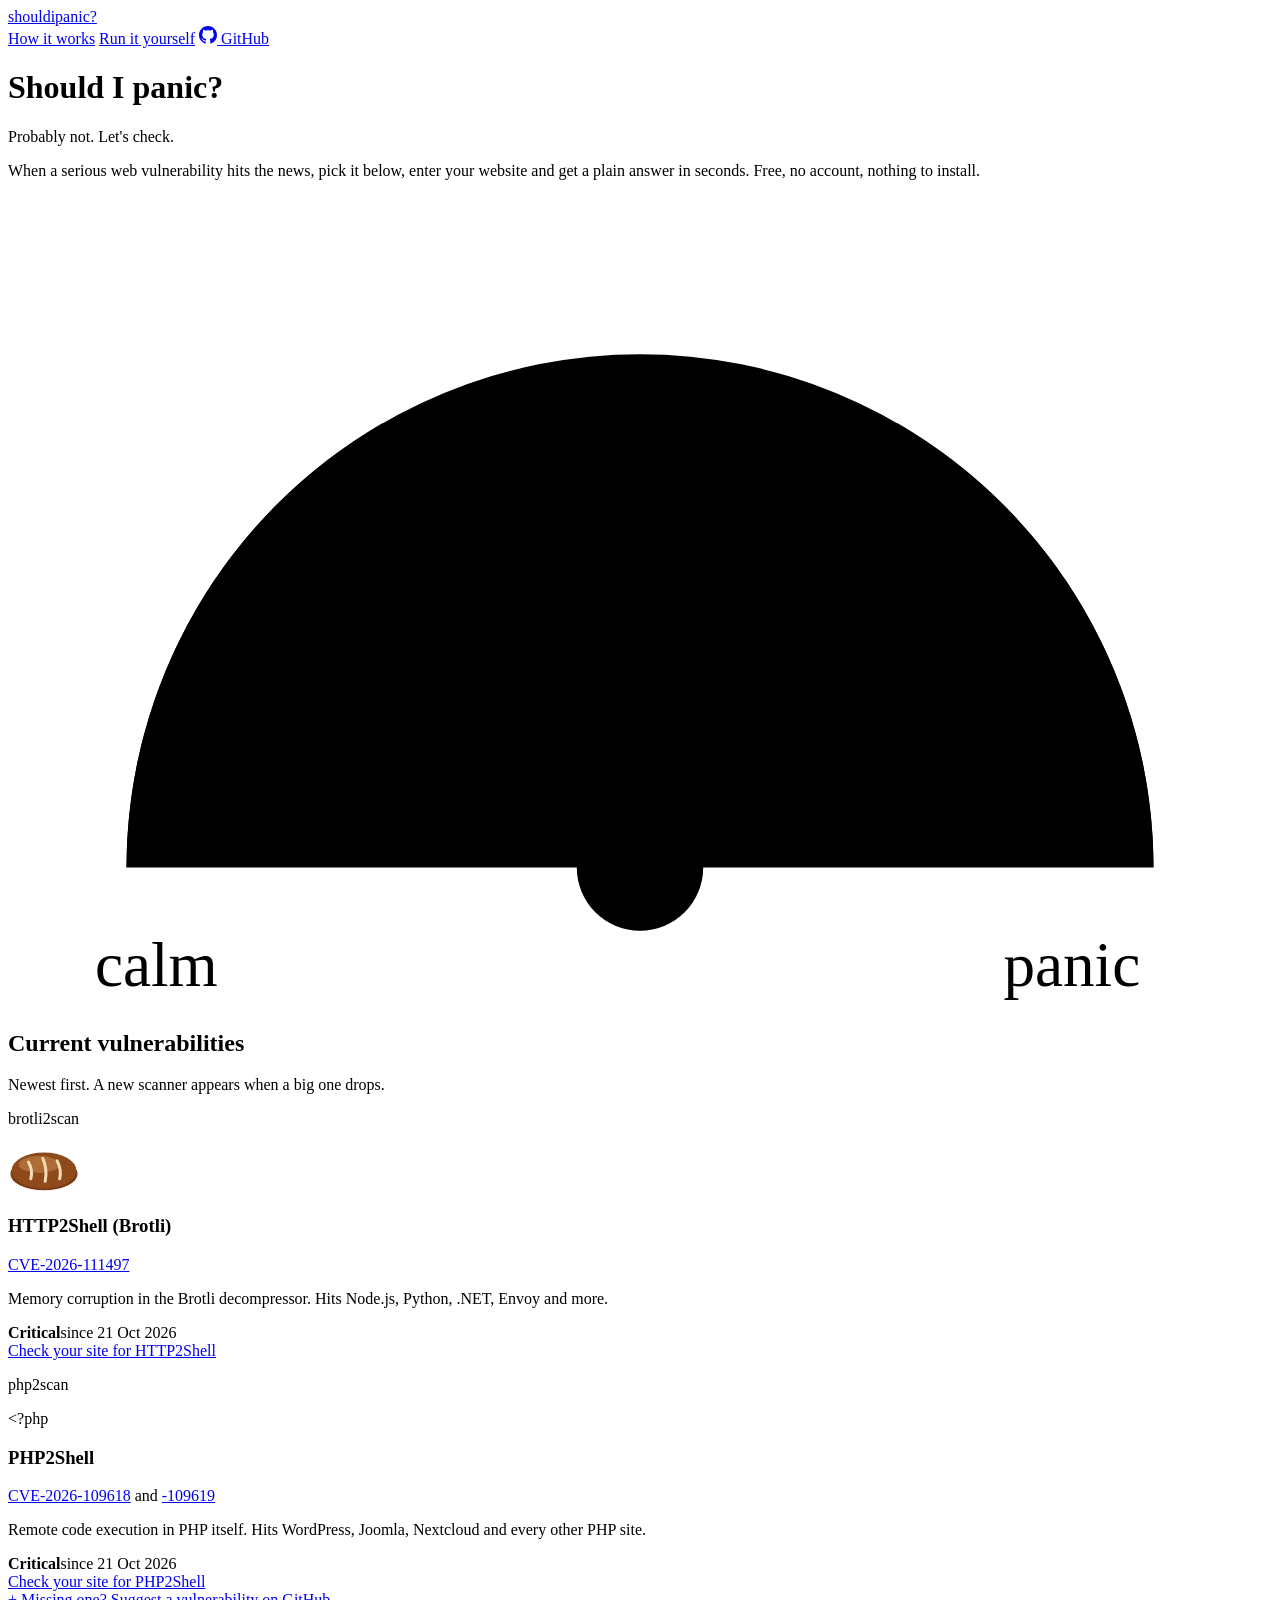
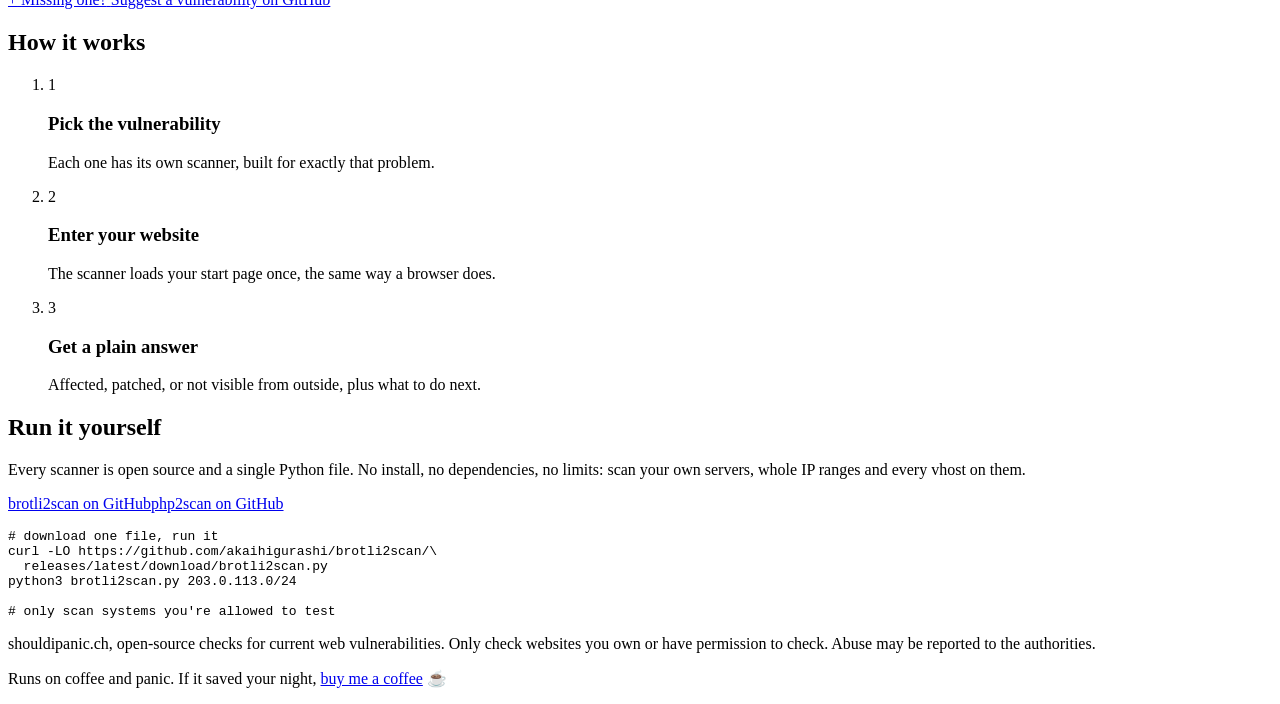
==== site/index.html @ c2df8028 "shouldipanic.ch landing page Co-Authored-By: Claude Opus 5.5 <noreply@anthropic.com>" ====
<!DOCTYPE html>
<html lang="en">
<head>
<meta charset="utf-8">
<meta name="viewport" content="width=device-width, initial-scale=1">
<title>Should I panic?</title>
<meta name="description" content="Free checks for current web vulnerabilities. Pick one, enter your website and get a plain answer in seconds: is it affected?">
<link rel="icon" href="/favicon.svg" type="image/svg+xml">
<link rel="stylesheet" href="/style.css?v=201dc3080a">
</head>
<body>
<main>
  <nav class="topbar" aria-label="Site">
    <a class="wordmark" href="/" aria-label="shouldipanic home"><span>shouldipanic</span><span class="wm-q">?</span></a>
    <div class="nav-links">
      <a href="#how">How it works</a>
      <a href="#yourself">Run it yourself</a>
      <a class="gh" href="https://github.com/akaihigurashi" rel="noopener">
        <svg viewBox="0 0 16 16" width="18" height="18" aria-hidden="true" focusable="false"><path fill="currentColor" d="M8 0C3.58 0 0 3.58 0 8c0 3.54 2.29 6.53 5.47 7.59.4.07.55-.17.55-.38 0-.19-.01-.82-.01-1.49-2.01.37-2.53-.49-2.69-.94-.09-.23-.48-.94-.82-1.13-.28-.15-.68-.52-.01-.53.63-.01 1.08.58 1.23.82.72 1.21 1.87.87 2.33.66.07-.52.28-.87.51-1.07-1.78-.2-3.64-.89-3.64-3.95 0-.87.31-1.59.82-2.15-.08-.2-.36-1.02.08-2.12 0 0 .67-.21 2.2.82.64-.18 1.32-.27 2-.27.68 0 1.36.09 2 .27 1.53-1.04 2.2-.82 2.2-.82.44 1.1.16 1.92.08 2.12.51.56.82 1.27.82 2.15 0 3.07-1.87 3.75-3.65 3.95.29.25.54.73.54 1.48 0 1.07-.01 1.93-.01 2.2 0 .21.15.46.55.38A8.01 8.01 0 0 0 16 8c0-4.42-3.58-8-8-8Z"/></svg>
        <span>GitHub</span>
      </a>
    </div>
  </nav>

  <header class="hero">
    <div class="hero-text">
      <h1>Should I&nbsp;panic?</h1>
      <p class="answer">Probably not. Let's check.</p>
      <p class="lede">When a serious web vulnerability hits the news, pick it below, enter your
        website and get a plain answer in seconds. Free, no account, nothing to install.</p>
    </div>
    <svg class="meter" role="img" aria-label="Panic meter pointing to: probably not" viewBox="0 0 320 205">
      <path d="M30 170 A130 130 0 0 1 290 170" class="m-track"/>
      <path d="M30 170 A130 130 0 0 1 95 57.4" class="m-calm"/>
      <path d="M225 57.4 A130 130 0 0 1 290 170" class="m-panic"/>
      <line x1="160" y1="170" x2="88" y2="92" class="m-needle"/>
      <circle cx="160" cy="170" r="16" class="m-hub"/>
      <text x="22" y="200" class="m-label">calm</text>
      <text x="252" y="200" class="m-label">panic</text>
    </svg>
  </header>

  <section class="current" aria-labelledby="current-h">
    <div class="section-head">
      <h2 id="current-h">Current vulnerabilities</h2>
      <p>Newest first. A new scanner appears when a big one drops.</p>
    </div>
    <div class="tiles">
      <article class="tile" style="--top:#efdcb8;--card:#fffaf1;--border:#e2d5bf;--accent:#8f4a1c;--on-accent:#fffaf1;--ink:#2a1d13;--soft:#6b5544">
        <div class="tile-top">
          <p class="tile-mark"><span>brotli</span><span class="wm-2">2</span><span class="wm-scan">scan</span></p>
          <svg aria-hidden="true" viewBox="0 0 120 80" width="72" height="48"><ellipse cx="60" cy="50" rx="56" ry="27" fill="#7a3d15"/><ellipse cx="60" cy="44" rx="54" ry="30" fill="#8f4a1c"/><ellipse cx="52" cy="34" rx="34" ry="14" fill="#c98a4b" opacity=".55"/><path d="M34 30 Q42 44 38 58M58 24 Q66 42 62 62M82 28 Q90 44 86 58" stroke="#f3dcb4" stroke-width="5" fill="none" stroke-linecap="round"/></svg>
        </div>
        <div class="tile-body">
          <h3>HTTP2Shell <span class="vuln-note">(Brotli)</span></h3>
          <p class="cves"><a href="https://nvd.nist.gov/vuln/detail/CVE-2026-111497" rel="noopener">CVE-2026-111497</a></p>
          <p>Memory corruption in the Brotli decompressor. Hits Node.js, Python, .NET, Envoy and more.</p>
          <div class="severity">
            <span class="bars" role="img" aria-label="Panic level 5 of 5"><span class="on"></span><span class="on"></span><span class="on"></span><span class="on"></span><span class="on"></span></span>
            <strong>Critical</strong><span>since 21 Oct 2026</span>
          </div>
          <a class="check" href="https://brotli2scan.shouldipanic.ch">Check your site<span class="sr-only"> for HTTP2Shell</span></a>
        </div>
      </article>
      <article class="tile" style="--top:#d9e1fb;--card:#f7f8fe;--border:#d6dcf3;--accent:#2447c9;--on-accent:#ffffff;--ink:#18211d;--soft:#4b5852">
        <div class="tile-top">
          <p class="tile-mark"><span>php</span><span class="wm-2">2</span><span class="wm-scan">scan</span></p>
          <span class="art-php" aria-hidden="true">&lt;?php</span>
        </div>
        <div class="tile-body">
          <h3>PHP2Shell</h3>
          <p class="cves"><a href="https://nvd.nist.gov/vuln/detail/CVE-2026-109618" rel="noopener">CVE-2026-109618</a> and <a href="https://nvd.nist.gov/vuln/detail/CVE-2026-109619" rel="noopener">-109619</a></p>
          <p>Remote code execution in PHP itself. Hits WordPress, Joomla, Nextcloud and every other PHP site.</p>
          <div class="severity">
            <span class="bars" role="img" aria-label="Panic level 5 of 5"><span class="on"></span><span class="on"></span><span class="on"></span><span class="on"></span><span class="on"></span></span>
            <strong>Critical</strong><span>since 21 Oct 2026</span>
          </div>
          <a class="check" href="https://php2scan.shouldipanic.ch">Check your site<span class="sr-only"> for PHP2Shell</span></a>
        </div>
      </article>
      <a class="tile-missing" href="https://github.com/akaihigurashi/panic-core/issues/new?title=Scanner%20suggestion%3A%20" rel="noopener">
        <span class="plus" aria-hidden="true">+</span>
        <span class="missing-title">Missing one?</span>
        <span>Suggest a vulnerability on GitHub</span>
      </a>
    </div>
  </section>

  <section id="how" class="how" aria-labelledby="how-h">
    <h2 id="how-h">How it works</h2>
    <ol>
      <li><span class="num" aria-hidden="true">1</span><h3>Pick the vulnerability</h3>
        <p>Each one has its own scanner, built for exactly that problem.</p></li>
      <li><span class="num" aria-hidden="true">2</span><h3>Enter your website</h3>
        <p>The scanner loads your start page once, the same way a browser does.</p></li>
      <li><span class="num" aria-hidden="true">3</span><h3>Get a plain answer</h3>
        <p>Affected, patched, or not visible from outside, plus what to do next.</p></li>
    </ol>
  </section>

  <section id="yourself" class="yourself" aria-labelledby="self-h">
    <div>
      <h2 id="self-h">Run it yourself</h2>
      <p>Every scanner is open source and a single Python file. No install, no dependencies, no
        limits: scan your own servers, whole IP ranges and every vhost on them.</p>
      <p class="repo-links"><a href="https://github.com/akaihigurashi/brotli2scan" rel="noopener">brotli2scan on GitHub</a><a href="https://github.com/akaihigurashi/php2scan" rel="noopener">php2scan on GitHub</a></p>
    </div>
    <pre><span class="c"># download one file, run it</span>
curl -LO https://github.com/akaihigurashi/brotli2scan/\
  releases/latest/download/brotli2scan.py
python3 brotli2scan.py 203.0.113.0/24

<span class="c"># only scan systems you're allowed to test</span></pre>
  </section>

  <footer>
    <p>shouldipanic.ch, open-source checks for current web vulnerabilities.
      Only check websites you own or have permission to check. Abuse may be reported to the
      authorities.</p>
    <p class="coffee">Runs on coffee and panic. If it saved your night,
      <a href="https://github.com/sponsors/akaihigurashi" rel="noopener">buy me a coffee</a>
      <span aria-hidden="true">☕</span></p>
  </footer>
</main>
</body>
</html>
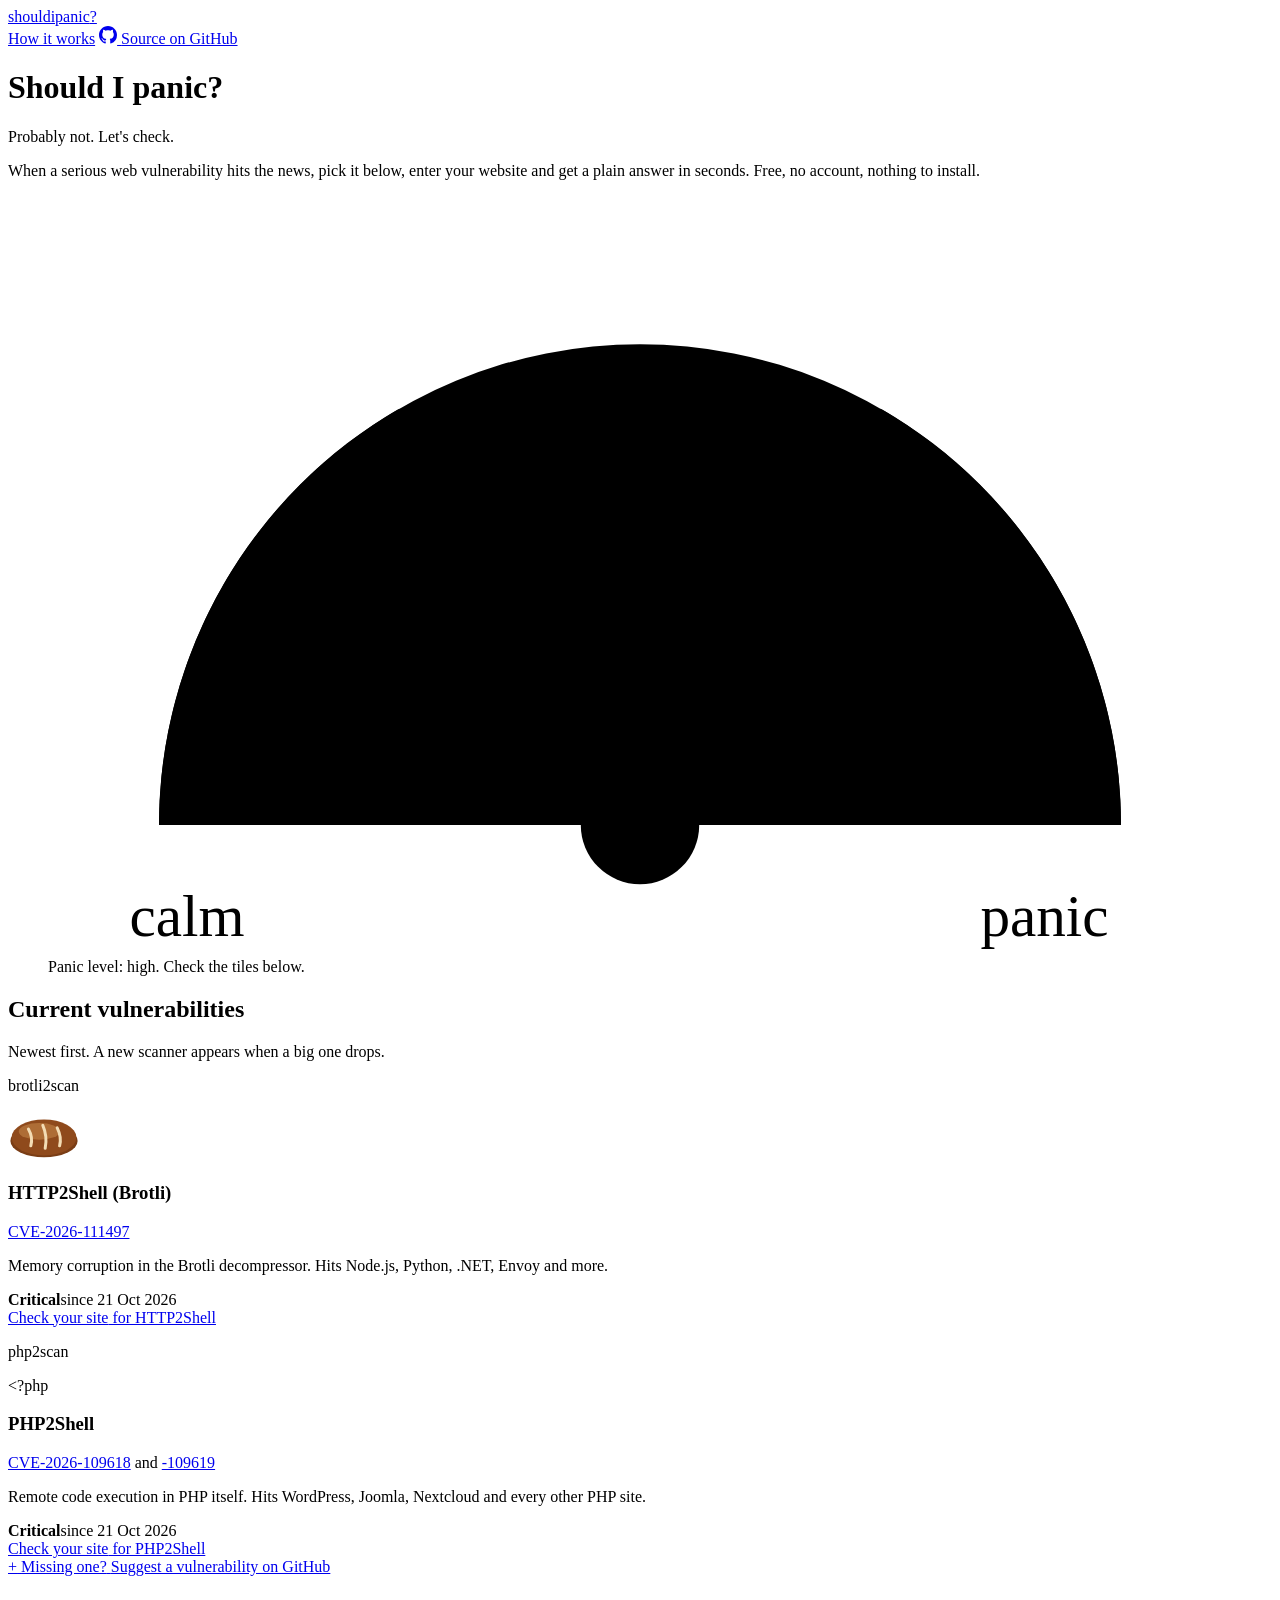
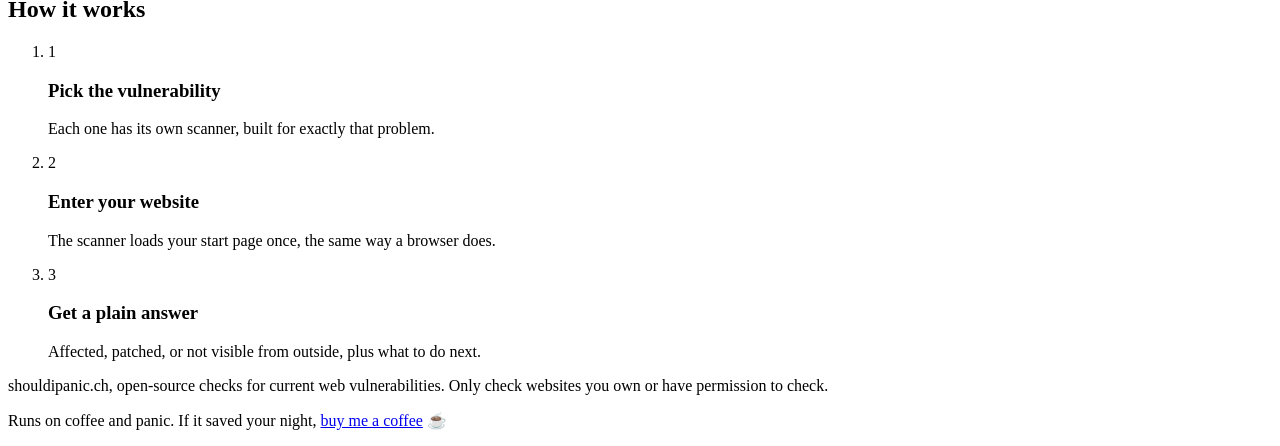
==== commit 3fb22e79: "Animated tiles, panic meter that calms down, links to panic-core, logo Co-Authored-By: Claude Opus 5" ====
--- a/site/index.html
+++ b/site/index.html
@@ -6,7 +6,8 @@
 <title>Should I panic?</title>
 <meta name="description" content="Free checks for current web vulnerabilities. Pick one, enter your website and get a plain answer in seconds: is it affected?">
 <link rel="icon" href="/favicon.svg" type="image/svg+xml">
-<link rel="stylesheet" href="/style.css?v=201dc3080a">
+<link rel="stylesheet" href="/style.css?v=94a2eb28f4">
+<script src="/app.js?v=d0f9dfea17" defer></script>
 </head>
 <body>
 <main>
@@ -14,10 +15,9 @@
     <a class="wordmark" href="/" aria-label="shouldipanic home"><span>shouldipanic</span><span class="wm-q">?</span></a>
     <div class="nav-links">
       <a href="#how">How it works</a>
-      <a href="#yourself">Run it yourself</a>
-      <a class="gh" href="https://github.com/akaihigurashi" rel="noopener">
+      <a class="gh" href="https://github.com/akaihigurashi/panic-core" rel="noopener">
         <svg viewBox="0 0 16 16" width="18" height="18" aria-hidden="true" focusable="false"><path fill="currentColor" d="M8 0C3.58 0 0 3.58 0 8c0 3.54 2.29 6.53 5.47 7.59.4.07.55-.17.55-.38 0-.19-.01-.82-.01-1.49-2.01.37-2.53-.49-2.69-.94-.09-.23-.48-.94-.82-1.13-.28-.15-.68-.52-.01-.53.63-.01 1.08.58 1.23.82.72 1.21 1.87.87 2.33.66.07-.52.28-.87.51-1.07-1.78-.2-3.64-.89-3.64-3.95 0-.87.31-1.59.82-2.15-.08-.2-.36-1.02.08-2.12 0 0 .67-.21 2.2.82.64-.18 1.32-.27 2-.27.68 0 1.36.09 2 .27 1.53-1.04 2.2-.82 2.2-.82.44 1.1.16 1.92.08 2.12.51.56.82 1.27.82 2.15 0 3.07-1.87 3.75-3.65 3.95.29.25.54.73.54 1.48 0 1.07-.01 1.93-.01 2.2 0 .21.15.46.55.38A8.01 8.01 0 0 0 16 8c0-4.42-3.58-8-8-8Z"/></svg>
-        <span>GitHub</span>
+        <span>Source on GitHub</span>
       </a>
     </div>
   </nav>
@@ -29,15 +29,18 @@
       <p class="lede">When a serious web vulnerability hits the news, pick it below, enter your
         website and get a plain answer in seconds. Free, no account, nothing to install.</p>
     </div>
-    <svg class="meter" role="img" aria-label="Panic meter pointing to: probably not" viewBox="0 0 320 205">
+    <figure class="meter-box">
+    <svg class="meter" id="meter" role="img" aria-label="Panic meter: high" viewBox="0 0 320 205">
       <path d="M30 170 A130 130 0 0 1 290 170" class="m-track"/>
       <path d="M30 170 A130 130 0 0 1 95 57.4" class="m-calm"/>
       <path d="M225 57.4 A130 130 0 0 1 290 170" class="m-panic"/>
-      <line x1="160" y1="170" x2="88" y2="92" class="m-needle"/>
+      <line x1="160" y1="170" x2="160" y2="76" class="m-needle" id="needle"/>
       <circle cx="160" cy="170" r="16" class="m-hub"/>
       <text x="22" y="200" class="m-label">calm</text>
       <text x="252" y="200" class="m-label">panic</text>
     </svg>
+    <figcaption id="meter-caption">Panic level: high. Check the tiles below.</figcaption>
+    </figure>
   </header>
 
   <section class="current" aria-labelledby="current-h">
@@ -46,7 +49,7 @@
       <p>Newest first. A new scanner appears when a big one drops.</p>
     </div>
     <div class="tiles">
-      <article class="tile" style="--top:#efdcb8;--card:#fffaf1;--border:#e2d5bf;--accent:#8f4a1c;--on-accent:#fffaf1;--ink:#2a1d13;--soft:#6b5544">
+      <article class="tile" style="--top:#efdcb8;--card:#fffaf1;--border:#e2d5bf;--accent:#8f4a1c;--on-accent:#fffaf1;--ink:#2a1d13;--soft:#6b5544" data-scanner="brotli2scan">
         <div class="tile-top">
           <p class="tile-mark"><span>brotli</span><span class="wm-2">2</span><span class="wm-scan">scan</span></p>
           <svg aria-hidden="true" viewBox="0 0 120 80" width="72" height="48"><ellipse cx="60" cy="50" rx="56" ry="27" fill="#7a3d15"/><ellipse cx="60" cy="44" rx="54" ry="30" fill="#8f4a1c"/><ellipse cx="52" cy="34" rx="34" ry="14" fill="#c98a4b" opacity=".55"/><path d="M34 30 Q42 44 38 58M58 24 Q66 42 62 62M82 28 Q90 44 86 58" stroke="#f3dcb4" stroke-width="5" fill="none" stroke-linecap="round"/></svg>
@@ -62,7 +65,7 @@
           <a class="check" href="https://brotli2scan.shouldipanic.ch">Check your site<span class="sr-only"> for HTTP2Shell</span></a>
         </div>
       </article>
-      <article class="tile" style="--top:#d9e1fb;--card:#f7f8fe;--border:#d6dcf3;--accent:#2447c9;--on-accent:#ffffff;--ink:#18211d;--soft:#4b5852">
+      <article class="tile" style="--top:#d9e1fb;--card:#f7f8fe;--border:#d6dcf3;--accent:#2447c9;--on-accent:#ffffff;--ink:#18211d;--soft:#4b5852" data-scanner="php2scan">
         <div class="tile-top">
           <p class="tile-mark"><span>php</span><span class="wm-2">2</span><span class="wm-scan">scan</span></p>
           <span class="art-php" aria-hidden="true">&lt;?php</span>
@@ -98,25 +101,9 @@
     </ol>
   </section>
 
-  <section id="yourself" class="yourself" aria-labelledby="self-h">
-    <div>
-      <h2 id="self-h">Run it yourself</h2>
-      <p>Every scanner is open source and a single Python file. No install, no dependencies, no
-        limits: scan your own servers, whole IP ranges and every vhost on them.</p>
-      <p class="repo-links"><a href="https://github.com/akaihigurashi/brotli2scan" rel="noopener">brotli2scan on GitHub</a><a href="https://github.com/akaihigurashi/php2scan" rel="noopener">php2scan on GitHub</a></p>
-    </div>
-    <pre><span class="c"># download one file, run it</span>
-curl -LO https://github.com/akaihigurashi/brotli2scan/\
-  releases/latest/download/brotli2scan.py
-python3 brotli2scan.py 203.0.113.0/24
-
-<span class="c"># only scan systems you're allowed to test</span></pre>
-  </section>
-
   <footer>
     <p>shouldipanic.ch, open-source checks for current web vulnerabilities.
-      Only check websites you own or have permission to check. Abuse may be reported to the
-      authorities.</p>
+      Only check websites you own or have permission to check.</p>
     <p class="coffee">Runs on coffee and panic. If it saved your night,
       <a href="https://github.com/sponsors/akaihigurashi" rel="noopener">buy me a coffee</a>
       <span aria-hidden="true">☕</span></p>
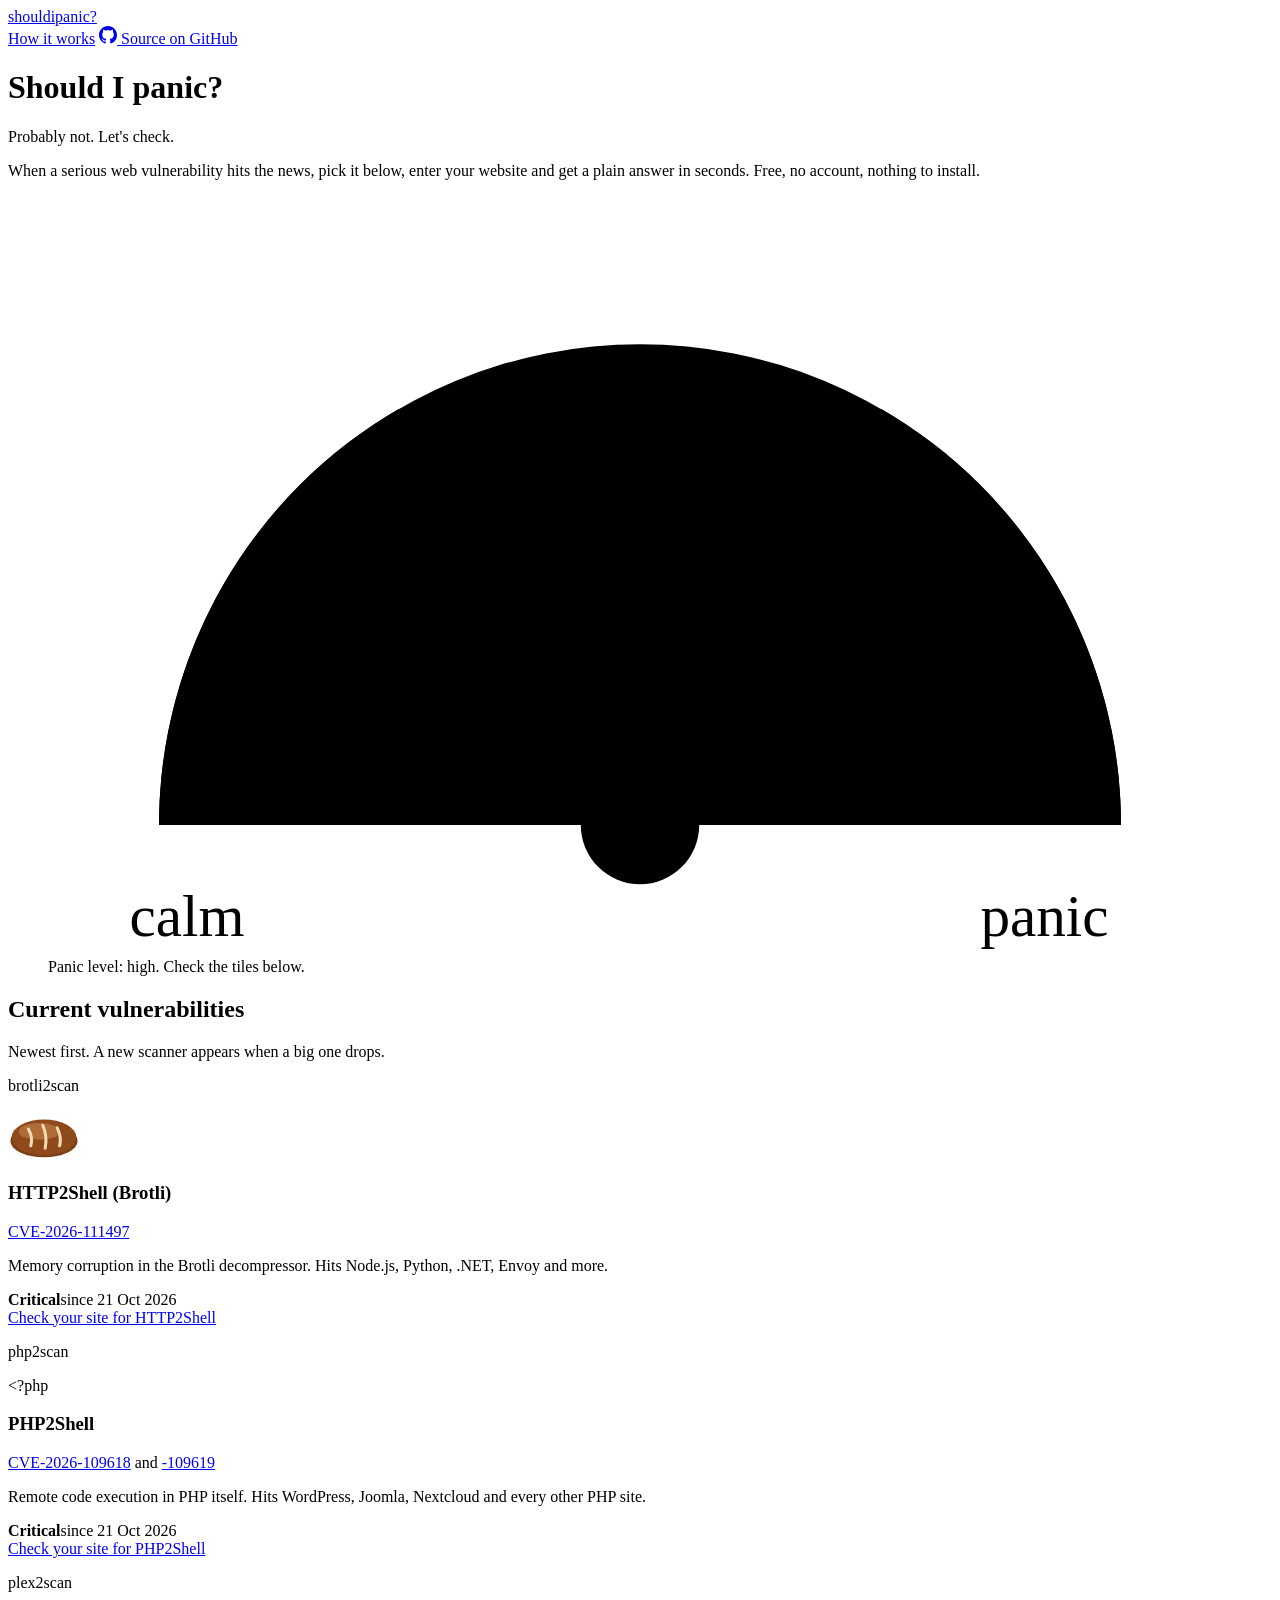
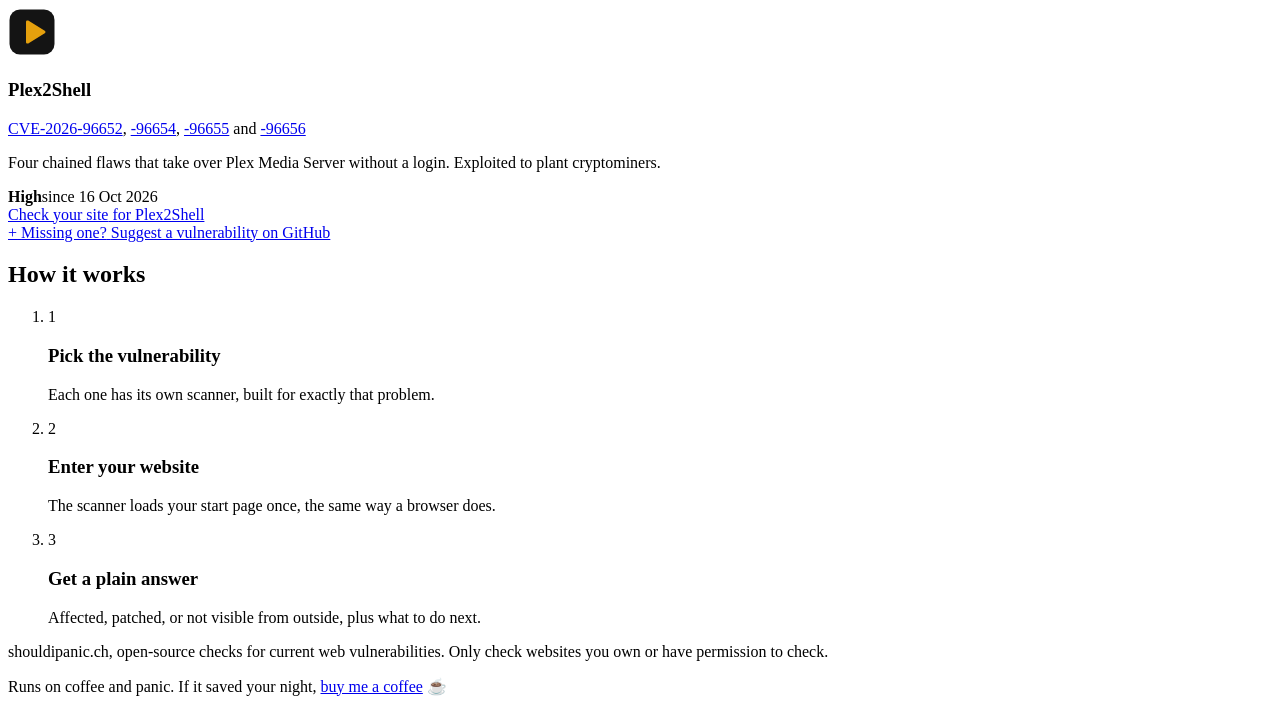
==== commit b8a1aff1: "Plex2Shell tile, softer hover, Unlocked badge" ====
--- a/site/index.html
+++ b/site/index.html
@@ -6,8 +6,9 @@
 <title>Should I panic?</title>
 <meta name="description" content="Free checks for current web vulnerabilities. Pick one, enter your website and get a plain answer in seconds: is it affected?">
 <link rel="icon" href="/favicon.svg" type="image/svg+xml">
-<link rel="stylesheet" href="/style.css?v=94a2eb28f4">
+<link rel="stylesheet" href="/style.css?v=ecf8a75c13">
 <script src="/app.js?v=d0f9dfea17" defer></script>
+<script src="/trust.js" defer></script>
 </head>
 <body>
 <main>
@@ -81,6 +82,22 @@
           <a class="check" href="https://php2scan.shouldipanic.ch">Check your site<span class="sr-only"> for PHP2Shell</span></a>
         </div>
       </article>
+      <article class="tile" style="--top:#f3d9a6;--card:#f7f7f2;--border:#d9dccf;--accent:#1f1a10;--on-accent:#f3d9a6;--ink:#1f1a10;--soft:#5b5440" data-scanner="plex2scan">
+        <div class="tile-top">
+          <p class="tile-mark"><span>plex</span><span class="wm-2">2</span><span class="wm-scan">scan</span></p>
+          <svg aria-hidden="true" viewBox="0 0 64 64" width="48" height="48"><rect x="2" y="2" width="60" height="60" rx="14" fill="#141414"/><path d="M24 18.5v27a2 2 0 0 0 3 1.7l22-13.5a2 2 0 0 0 0-3.4l-22-13.5a2 2 0 0 0-3 1.7Z" fill="#e5a00d"/></svg>
+        </div>
+        <div class="tile-body">
+          <h3>Plex2Shell</h3>
+          <p class="cves"><a href="https://nvd.nist.gov/vuln/detail/CVE-2026-96652" rel="noopener">CVE-2026-96652</a>, <a href="https://nvd.nist.gov/vuln/detail/CVE-2026-96654" rel="noopener">-96654</a>, <a href="https://nvd.nist.gov/vuln/detail/CVE-2026-96655" rel="noopener">-96655</a> and <a href="https://nvd.nist.gov/vuln/detail/CVE-2026-96656" rel="noopener">-96656</a></p>
+          <p>Four chained flaws that take over Plex Media Server without a login. Exploited to plant cryptominers.</p>
+          <div class="severity">
+            <span class="bars" role="img" aria-label="Panic level 4 of 5"><span class="on"></span><span class="on"></span><span class="on"></span><span class="on"></span><span></span></span>
+            <strong>High</strong><span>since 16 Oct 2026</span>
+          </div>
+          <a class="check" href="https://plex2scan.shouldipanic.ch">Check your site<span class="sr-only"> for Plex2Shell</span></a>
+        </div>
+      </article>
       <a class="tile-missing" href="https://github.com/akaihigurashi/panic-core/issues/new?title=Scanner%20suggestion%3A%20" rel="noopener">
         <span class="plus" aria-hidden="true">+</span>
         <span class="missing-title">Missing one?</span>
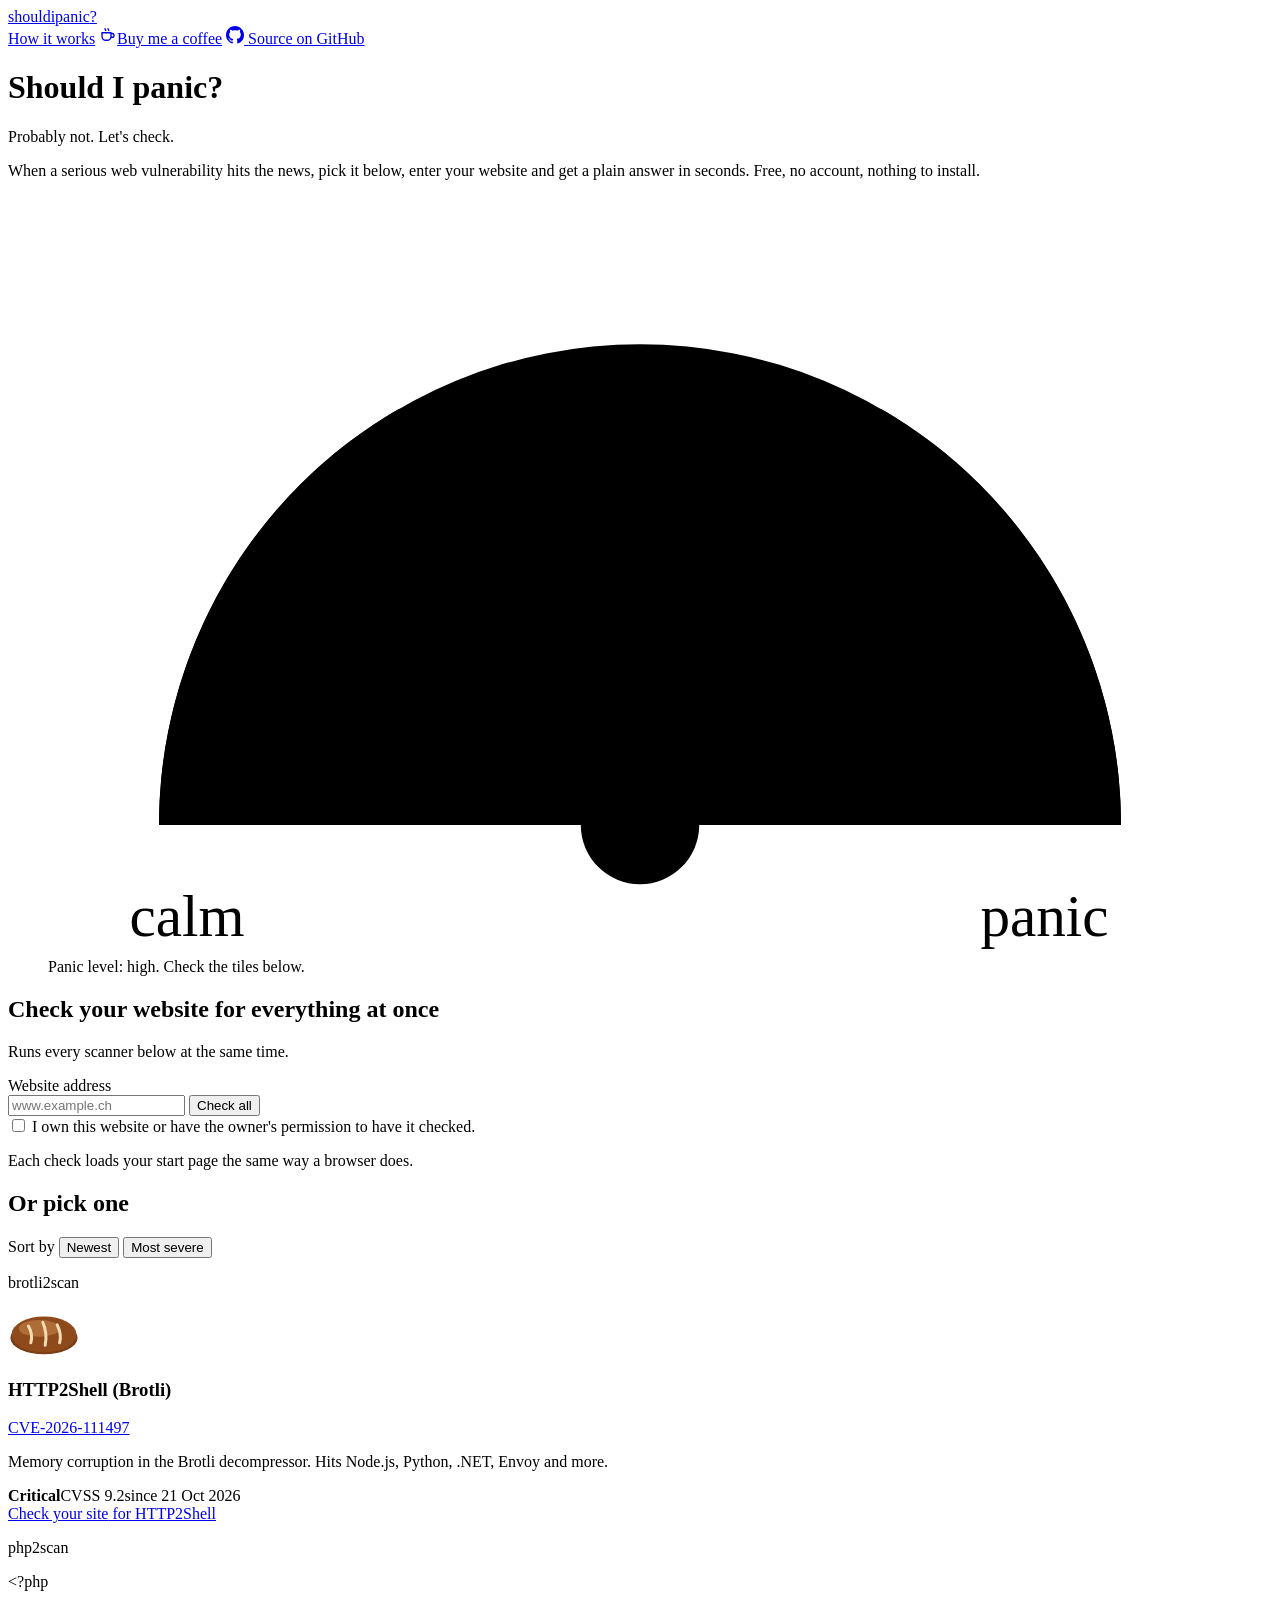
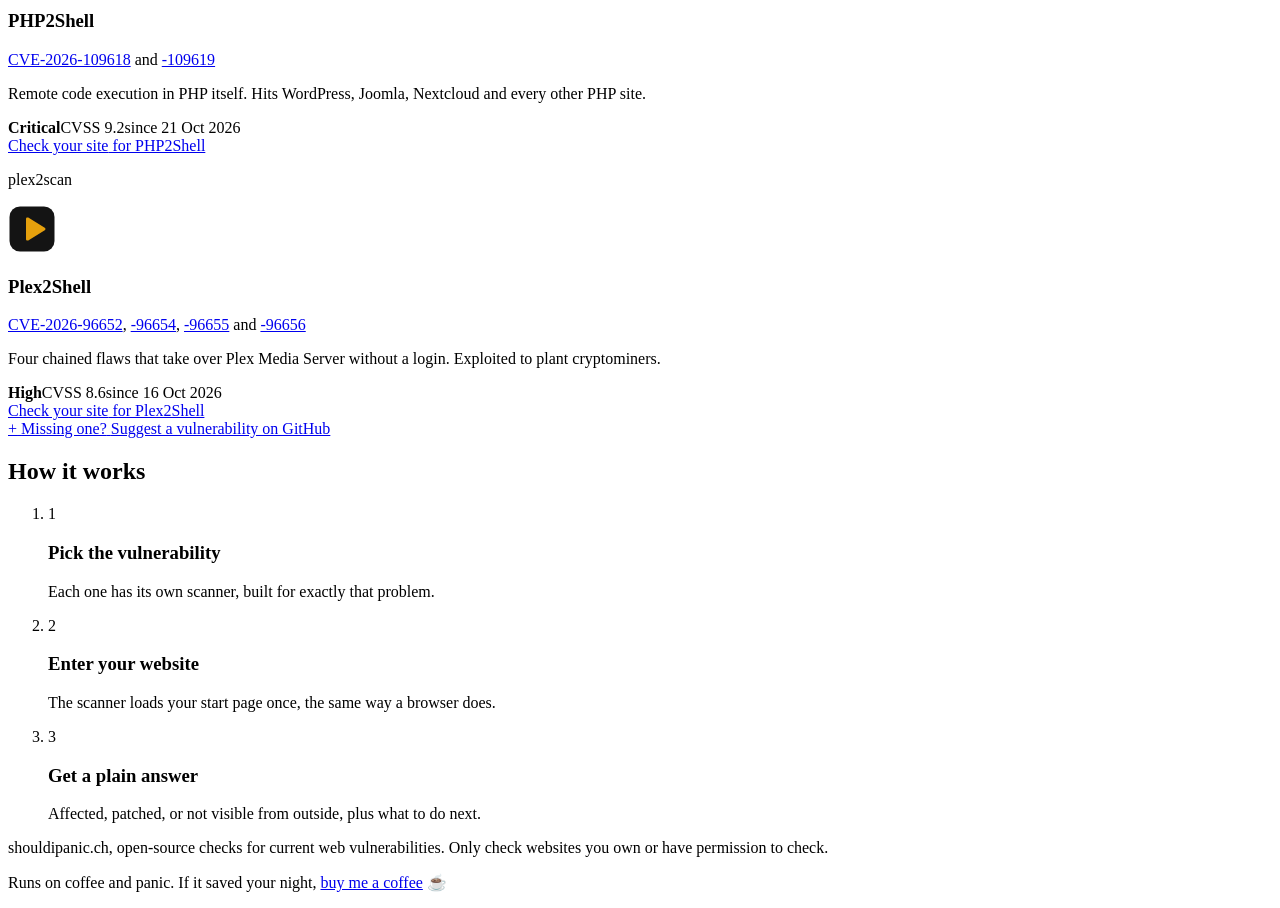
==== commit 90ec851f: "Check all, sorting, coffee button, tile colours fixed (CSP) Co-Authored-By: Claude Opus 5.5 <noreply" ====
--- a/site/index.html
+++ b/site/index.html
@@ -6,8 +6,9 @@
 <title>Should I panic?</title>
 <meta name="description" content="Free checks for current web vulnerabilities. Pick one, enter your website and get a plain answer in seconds: is it affected?">
 <link rel="icon" href="/favicon.svg" type="image/svg+xml">
-<link rel="stylesheet" href="/style.css?v=ecf8a75c13">
-<script src="/app.js?v=d0f9dfea17" defer></script>
+<link rel="stylesheet" href="/style.css?v=2dcb3a65fa">
+<link rel="stylesheet" href="/scanners.css?v=567780aa18">
+<script src="/app.js?v=bfbc2adec1" defer></script>
 <script src="/trust.js" defer></script>
 </head>
 <body>
@@ -16,6 +17,7 @@
     <a class="wordmark" href="/" aria-label="shouldipanic home"><span>shouldipanic</span><span class="wm-q">?</span></a>
     <div class="nav-links">
       <a href="#how">How it works</a>
+      <a class="btn-coffee" href="https://github.com/sponsors/akaihigurashi" rel="noopener" aria-label="Buy me a coffee"><svg aria-hidden="true" viewBox="0 0 24 24" width="18" height="18"><path d="M4 9h12v5a5 5 0 0 1-5 5H9a5 5 0 0 1-5-5V9Z M16 10h1.5a2.5 2.5 0 0 1 0 5H16" fill="none" stroke="currentColor" stroke-width="1.8" stroke-linecap="round" stroke-linejoin="round"/><path class="steam" d="M8 3.5c0 1 1 1.5 1 2.5 M12 3.5c0 1 1 1.5 1 2.5" fill="none" stroke="currentColor" stroke-width="1.8" stroke-linecap="round"/></svg><span>Buy me a coffee</span></a>
       <a class="gh" href="https://github.com/akaihigurashi/panic-core" rel="noopener">
         <svg viewBox="0 0 16 16" width="18" height="18" aria-hidden="true" focusable="false"><path fill="currentColor" d="M8 0C3.58 0 0 3.58 0 8c0 3.54 2.29 6.53 5.47 7.59.4.07.55-.17.55-.38 0-.19-.01-.82-.01-1.49-2.01.37-2.53-.49-2.69-.94-.09-.23-.48-.94-.82-1.13-.28-.15-.68-.52-.01-.53.63-.01 1.08.58 1.23.82.72 1.21 1.87.87 2.33.66.07-.52.28-.87.51-1.07-1.78-.2-3.64-.89-3.64-3.95 0-.87.31-1.59.82-2.15-.08-.2-.36-1.02.08-2.12 0 0 .67-.21 2.2.82.64-.18 1.32-.27 2-.27.68 0 1.36.09 2 .27 1.53-1.04 2.2-.82 2.2-.82.44 1.1.16 1.92.08 2.12.51.56.82 1.27.82 2.15 0 3.07-1.87 3.75-3.65 3.95.29.25.54.73.54 1.48 0 1.07-.01 1.93-.01 2.2 0 .21.15.46.55.38A8.01 8.01 0 0 0 16 8c0-4.42-3.58-8-8-8Z"/></svg>
         <span>Source on GitHub</span>
@@ -44,13 +46,67 @@
     </figure>
   </header>
 
+  <section class="all" id="all" aria-labelledby="all-h">
+    <div class="all-box" id="all-box">
+      <div class="all-head">
+        <h2 id="all-h">Check your website for everything at once</h2>
+        <p>Runs every scanner below at the same time.</p>
+      </div>
+      <form id="all-form" novalidate>
+        <label for="all-host" class="all-label">Website address</label>
+        <div class="all-row">
+          <input id="all-host" name="host" type="text" inputmode="url" autocomplete="url"
+                 autocapitalize="off" spellcheck="false" placeholder="www.example.ch" required>
+          <button type="submit" id="all-go">Check all</button>
+        </div>
+        <label class="all-consent">
+          <input type="checkbox" id="all-consent" required>
+          <span>I own this website or have the owner's permission to have it checked.</span>
+        </label>
+        <p class="all-fine">Each check loads your start page the same way a browser does.</p>
+        <p class="all-error" id="all-error" role="alert" hidden></p>
+      </form>
+    </div>
+
+    <div class="results" id="results" hidden tabindex="-1" aria-labelledby="sum-h">
+      <div class="summary">
+        <div class="summary-text">
+          <p class="summary-kicker" id="sum-kicker"></p>
+          <h2 id="sum-h"></h2>
+          <p class="summary-lede" id="sum-lede"></p>
+        </div>
+        <svg class="meter small" id="sum-meter" role="img" aria-label="Panic meter" viewBox="0 0 320 205">
+          <path d="M30 170 A130 130 0 0 1 290 170" class="m-track"/>
+          <path d="M30 170 A130 130 0 0 1 95 57.4" class="m-calm"/>
+          <path d="M225 57.4 A130 130 0 0 1 290 170" class="m-panic"/>
+          <line x1="160" y1="170" x2="160" y2="76" class="m-needle m-mid" id="sum-needle"/>
+          <circle cx="160" cy="170" r="16" class="m-hub"/>
+        </svg>
+      </div>
+      <h3 class="results-h">Results, worst first</h3>
+      <ul class="rows" id="rows" aria-live="polite"></ul>
+      <p class="results-note" id="results-note"></p>
+      <aside class="support" aria-label="Support">
+        <p>Did that help? Checks like this stay free. If it saved you a long night, a coffee pays for the server and the next scanner.</p>
+        <a class="btn-coffee quiet" href="https://github.com/sponsors/akaihigurashi" rel="noopener"><svg aria-hidden="true" viewBox="0 0 24 24" width="18" height="18"><path d="M4 9h12v5a5 5 0 0 1-5 5H9a5 5 0 0 1-5-5V9Z M16 10h1.5a2.5 2.5 0 0 1 0 5H16" fill="none" stroke="currentColor" stroke-width="1.8" stroke-linecap="round" stroke-linejoin="round"/><path class="steam" d="M8 3.5c0 1 1 1.5 1 2.5 M12 3.5c0 1 1 1.5 1 2.5" fill="none" stroke="currentColor" stroke-width="1.8" stroke-linecap="round"/></svg><span>Buy me a coffee</span></a>
+      </aside>
+      <button type="button" class="again" id="again">Check another site</button>
+    </div>
+  </section>
+
   <section class="current" aria-labelledby="current-h">
     <div class="section-head">
-      <h2 id="current-h">Current vulnerabilities</h2>
-      <p>Newest first. A new scanner appears when a big one drops.</p>
+      <h2 id="current-h">Or pick one</h2>
+      <div class="sort" role="group" aria-label="Sort vulnerabilities">
+        <span>Sort by</span>
+        <span class="sort-pill">
+          <button type="button" class="sort-btn" data-sort="newest" aria-pressed="true">Newest</button>
+          <button type="button" class="sort-btn" data-sort="severe" aria-pressed="false">Most severe</button>
+        </span>
+      </div>
     </div>
     <div class="tiles">
-      <article class="tile" style="--top:#efdcb8;--card:#fffaf1;--border:#e2d5bf;--accent:#8f4a1c;--on-accent:#fffaf1;--ink:#2a1d13;--soft:#6b5544" data-scanner="brotli2scan">
+      <article class="tile sev-crit" data-scanner="brotli2scan" data-vuln="HTTP2Shell" data-url="https://brotli2scan.shouldipanic.ch" data-since="2026-10-21" data-cvss="9.2" data-exploited="0">
         <div class="tile-top">
           <p class="tile-mark"><span>brotli</span><span class="wm-2">2</span><span class="wm-scan">scan</span></p>
           <svg aria-hidden="true" viewBox="0 0 120 80" width="72" height="48"><ellipse cx="60" cy="50" rx="56" ry="27" fill="#7a3d15"/><ellipse cx="60" cy="44" rx="54" ry="30" fill="#8f4a1c"/><ellipse cx="52" cy="34" rx="34" ry="14" fill="#c98a4b" opacity=".55"/><path d="M34 30 Q42 44 38 58M58 24 Q66 42 62 62M82 28 Q90 44 86 58" stroke="#f3dcb4" stroke-width="5" fill="none" stroke-linecap="round"/></svg>
@@ -61,12 +117,12 @@
           <p>Memory corruption in the Brotli decompressor. Hits Node.js, Python, .NET, Envoy and more.</p>
           <div class="severity">
             <span class="bars" role="img" aria-label="Panic level 5 of 5"><span class="on"></span><span class="on"></span><span class="on"></span><span class="on"></span><span class="on"></span></span>
-            <strong>Critical</strong><span>since 21 Oct 2026</span>
+            <strong>Critical</strong><span>CVSS 9.2</span><span>since 21 Oct 2026</span>
           </div>
           <a class="check" href="https://brotli2scan.shouldipanic.ch">Check your site<span class="sr-only"> for HTTP2Shell</span></a>
         </div>
       </article>
-      <article class="tile" style="--top:#d9e1fb;--card:#f7f8fe;--border:#d6dcf3;--accent:#2447c9;--on-accent:#ffffff;--ink:#18211d;--soft:#4b5852" data-scanner="php2scan">
+      <article class="tile sev-crit" data-scanner="php2scan" data-vuln="PHP2Shell" data-url="https://php2scan.shouldipanic.ch" data-since="2026-10-21" data-cvss="9.2" data-exploited="1">
         <div class="tile-top">
           <p class="tile-mark"><span>php</span><span class="wm-2">2</span><span class="wm-scan">scan</span></p>
           <span class="art-php" aria-hidden="true">&lt;?php</span>
@@ -77,12 +133,12 @@
           <p>Remote code execution in PHP itself. Hits WordPress, Joomla, Nextcloud and every other PHP site.</p>
           <div class="severity">
             <span class="bars" role="img" aria-label="Panic level 5 of 5"><span class="on"></span><span class="on"></span><span class="on"></span><span class="on"></span><span class="on"></span></span>
-            <strong>Critical</strong><span>since 21 Oct 2026</span>
+            <strong>Critical</strong><span>CVSS 9.2</span><span>since 21 Oct 2026</span>
           </div>
           <a class="check" href="https://php2scan.shouldipanic.ch">Check your site<span class="sr-only"> for PHP2Shell</span></a>
         </div>
       </article>
-      <article class="tile" style="--top:#f3d9a6;--card:#f7f7f2;--border:#d9dccf;--accent:#1f1a10;--on-accent:#f3d9a6;--ink:#1f1a10;--soft:#5b5440" data-scanner="plex2scan">
+      <article class="tile sev-high" data-scanner="plex2scan" data-vuln="Plex2Shell" data-url="https://plex2scan.shouldipanic.ch" data-since="2026-10-16" data-cvss="8.6" data-exploited="1">
         <div class="tile-top">
           <p class="tile-mark"><span>plex</span><span class="wm-2">2</span><span class="wm-scan">scan</span></p>
           <svg aria-hidden="true" viewBox="0 0 64 64" width="48" height="48"><rect x="2" y="2" width="60" height="60" rx="14" fill="#141414"/><path d="M24 18.5v27a2 2 0 0 0 3 1.7l22-13.5a2 2 0 0 0 0-3.4l-22-13.5a2 2 0 0 0-3 1.7Z" fill="#e5a00d"/></svg>
@@ -93,7 +149,7 @@
           <p>Four chained flaws that take over Plex Media Server without a login. Exploited to plant cryptominers.</p>
           <div class="severity">
             <span class="bars" role="img" aria-label="Panic level 4 of 5"><span class="on"></span><span class="on"></span><span class="on"></span><span class="on"></span><span></span></span>
-            <strong>High</strong><span>since 16 Oct 2026</span>
+            <strong>High</strong><span>CVSS 8.6</span><span>since 16 Oct 2026</span>
           </div>
           <a class="check" href="https://plex2scan.shouldipanic.ch">Check your site<span class="sr-only"> for Plex2Shell</span></a>
         </div>
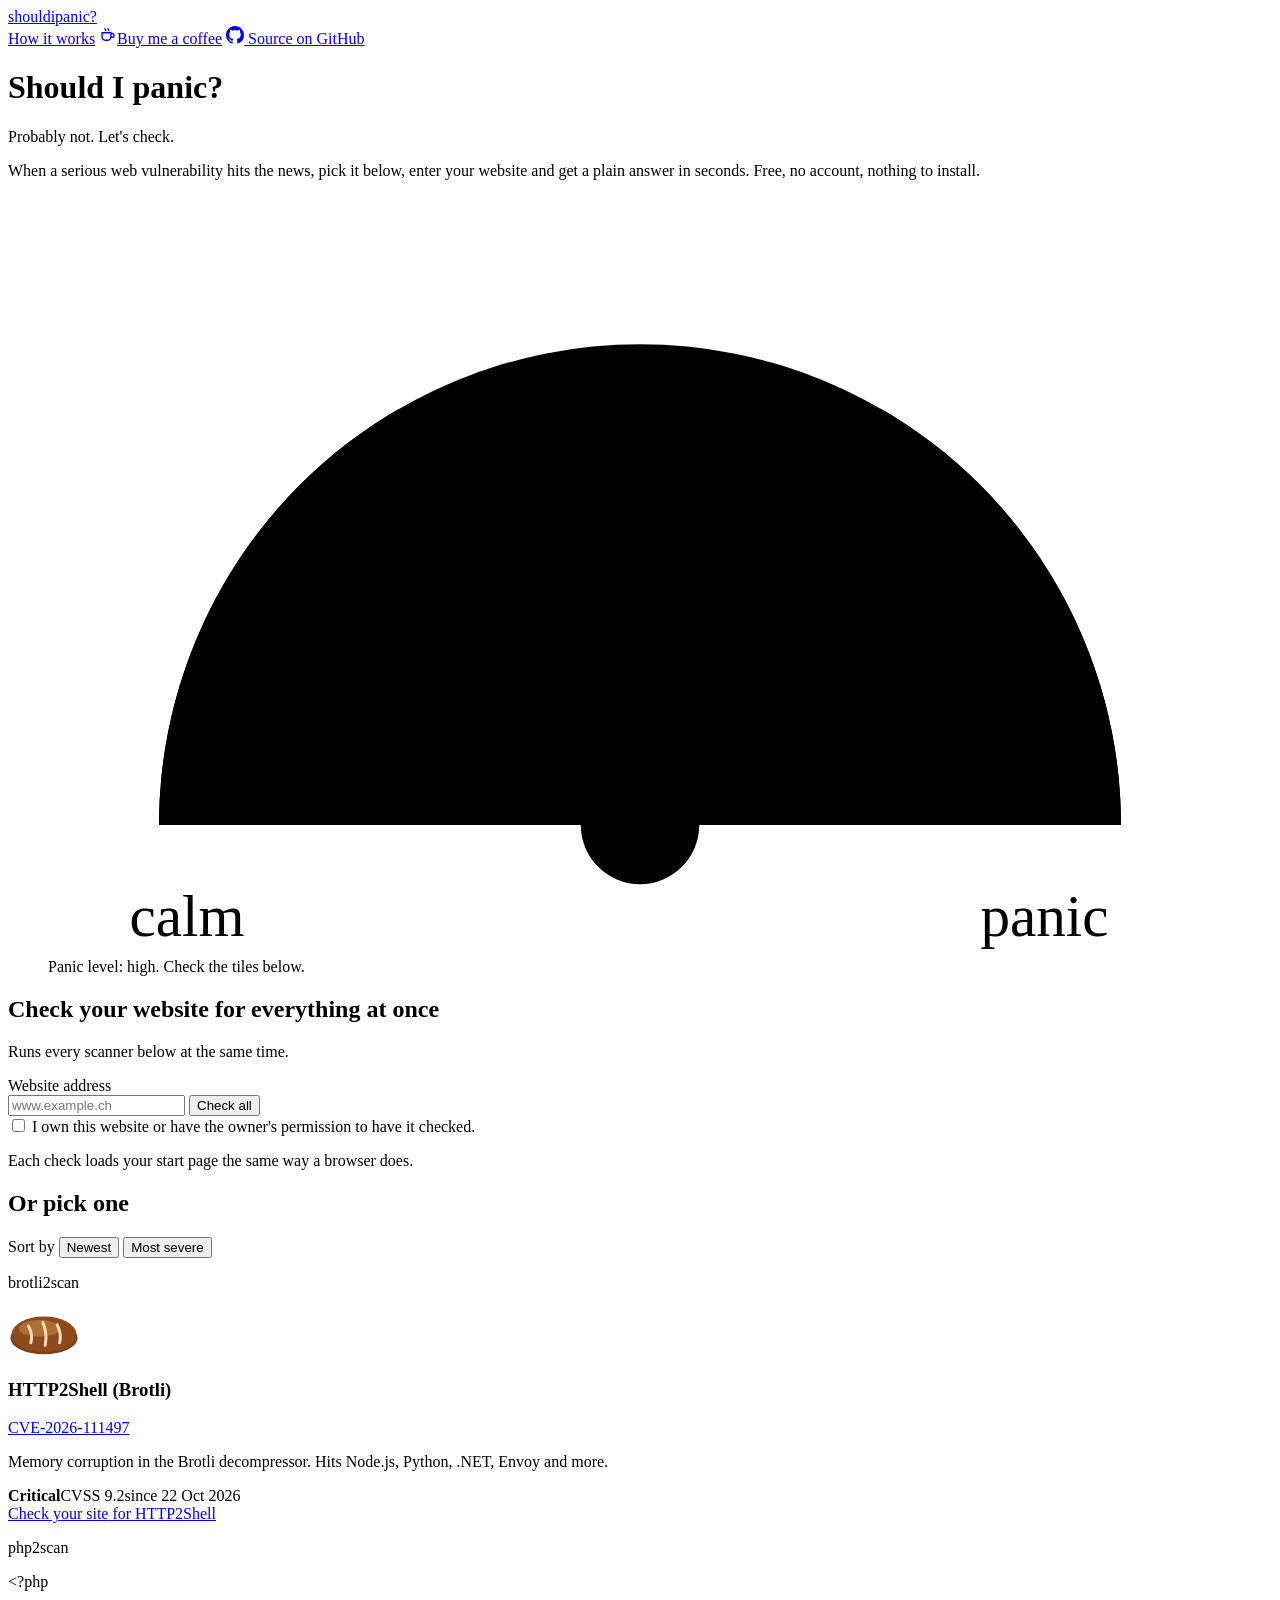
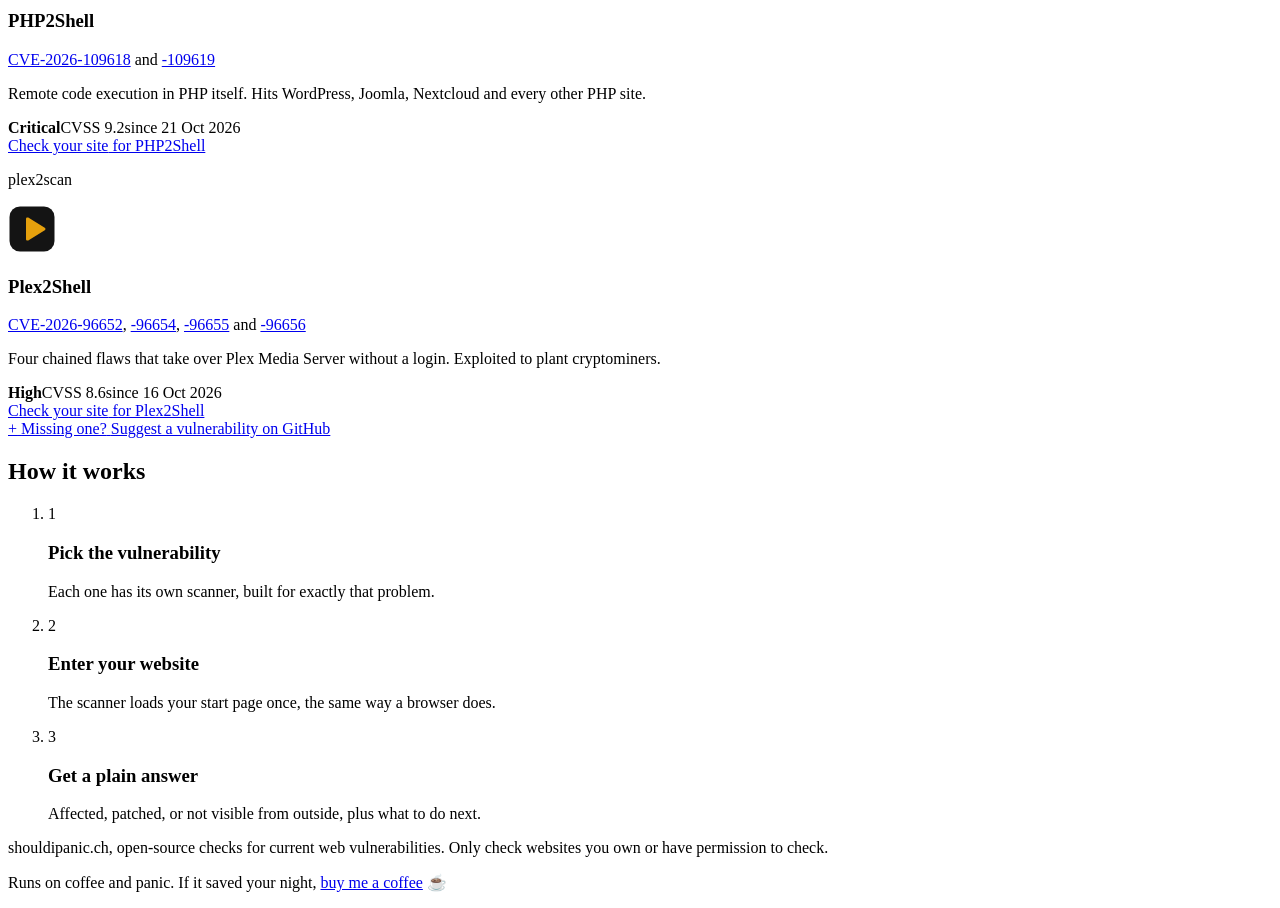
==== commit e6a1c660: "Sorting works both ways, whole tile opens the scanner, date as 27 Oct 2026, 18:06" ====
--- a/site/index.html
+++ b/site/index.html
@@ -6,9 +6,9 @@
 <title>Should I panic?</title>
 <meta name="description" content="Free checks for current web vulnerabilities. Pick one, enter your website and get a plain answer in seconds: is it affected?">
 <link rel="icon" href="/favicon.svg" type="image/svg+xml">
-<link rel="stylesheet" href="/style.css?v=2dcb3a65fa">
+<link rel="stylesheet" href="/style.css?v=2501642b0f">
 <link rel="stylesheet" href="/scanners.css?v=567780aa18">
-<script src="/app.js?v=bfbc2adec1" defer></script>
+<script src="/app.js?v=f1c8000cc5" defer></script>
 <script src="/trust.js" defer></script>
 </head>
 <body>
@@ -106,7 +106,7 @@
       </div>
     </div>
     <div class="tiles">
-      <article class="tile sev-crit" data-scanner="brotli2scan" data-vuln="HTTP2Shell" data-url="https://brotli2scan.shouldipanic.ch" data-since="2026-10-21" data-cvss="9.2" data-exploited="0">
+      <article class="tile sev-crit" data-scanner="brotli2scan" data-vuln="HTTP2Shell" data-url="https://brotli2scan.shouldipanic.ch" data-since="2026-10-22" data-cvss="9.2" data-exploited="0">
         <div class="tile-top">
           <p class="tile-mark"><span>brotli</span><span class="wm-2">2</span><span class="wm-scan">scan</span></p>
           <svg aria-hidden="true" viewBox="0 0 120 80" width="72" height="48"><ellipse cx="60" cy="50" rx="56" ry="27" fill="#7a3d15"/><ellipse cx="60" cy="44" rx="54" ry="30" fill="#8f4a1c"/><ellipse cx="52" cy="34" rx="34" ry="14" fill="#c98a4b" opacity=".55"/><path d="M34 30 Q42 44 38 58M58 24 Q66 42 62 62M82 28 Q90 44 86 58" stroke="#f3dcb4" stroke-width="5" fill="none" stroke-linecap="round"/></svg>
@@ -117,7 +117,7 @@
           <p>Memory corruption in the Brotli decompressor. Hits Node.js, Python, .NET, Envoy and more.</p>
           <div class="severity">
             <span class="bars" role="img" aria-label="Panic level 5 of 5"><span class="on"></span><span class="on"></span><span class="on"></span><span class="on"></span><span class="on"></span></span>
-            <strong>Critical</strong><span>CVSS 9.2</span><span>since 21 Oct 2026</span>
+            <strong>Critical</strong><span>CVSS 9.2</span><span>since 22 Oct 2026</span>
           </div>
           <a class="check" href="https://brotli2scan.shouldipanic.ch">Check your site<span class="sr-only"> for HTTP2Shell</span></a>
         </div>
